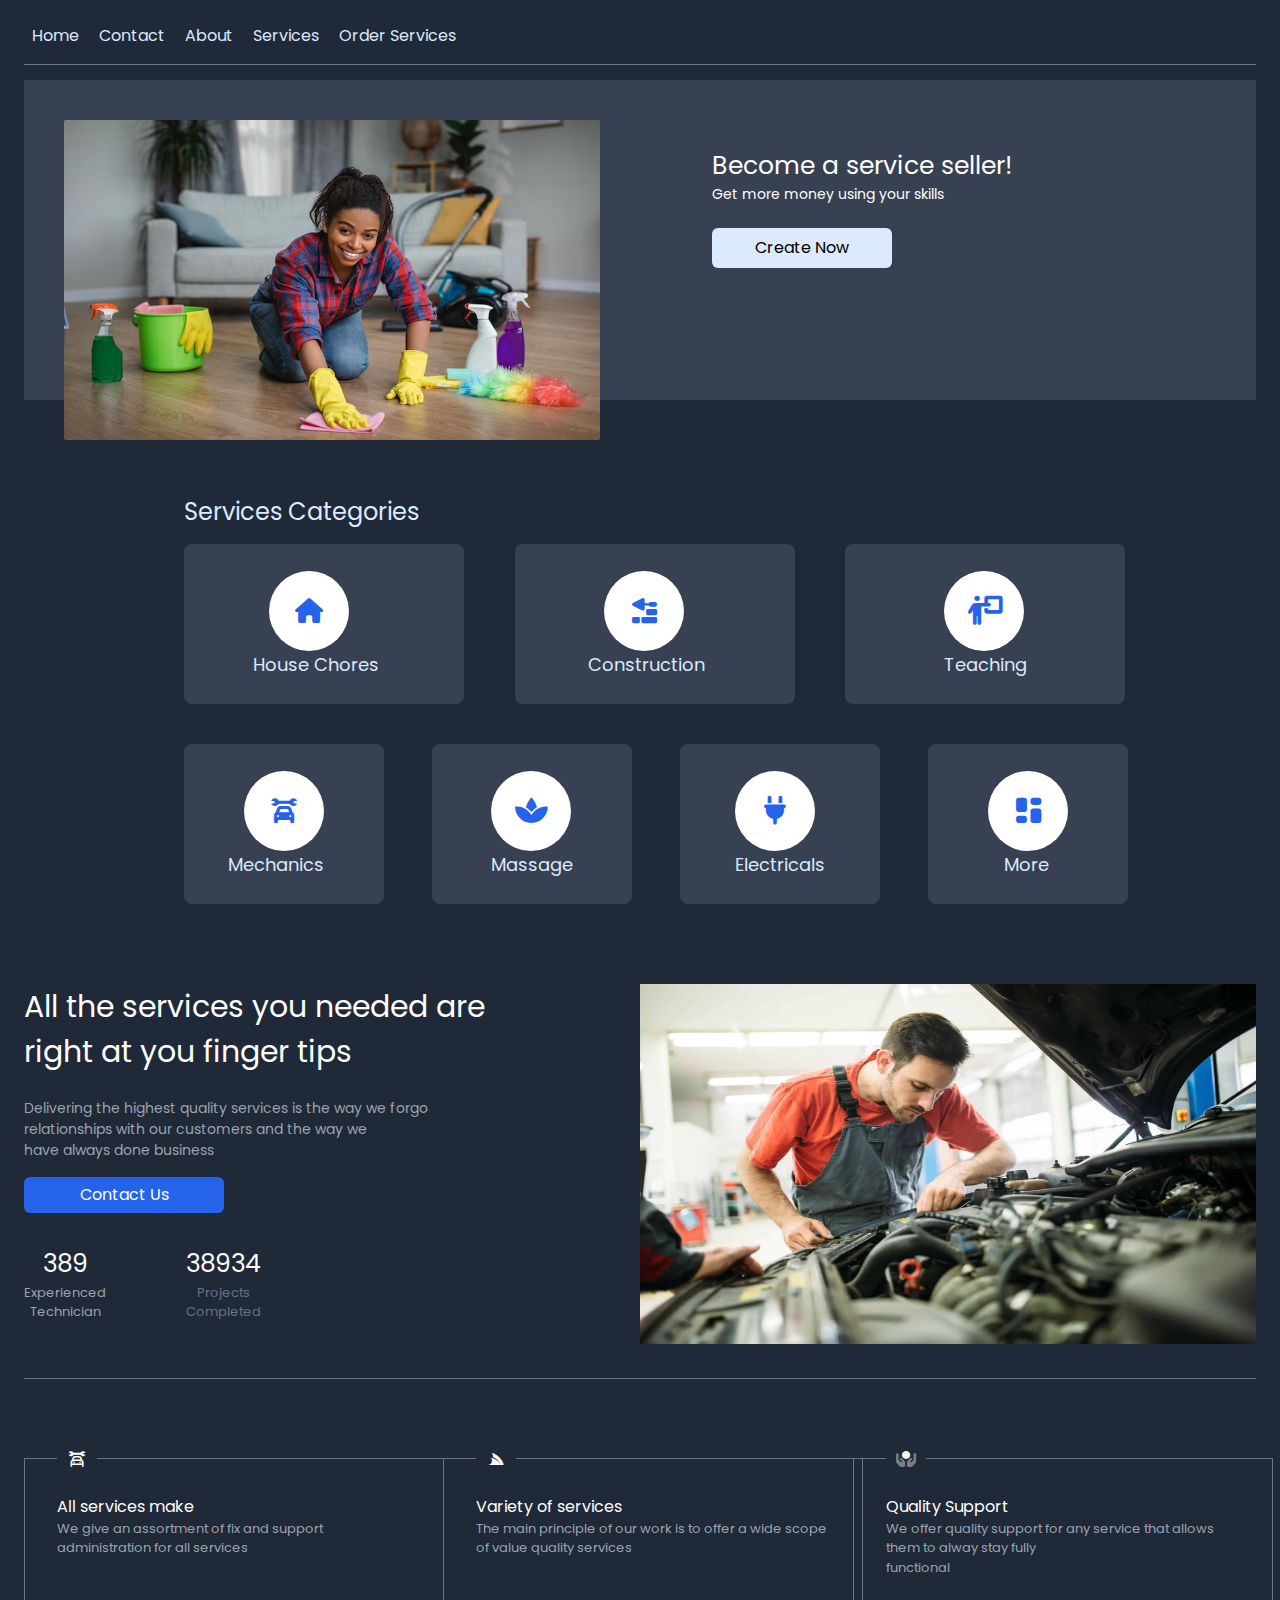
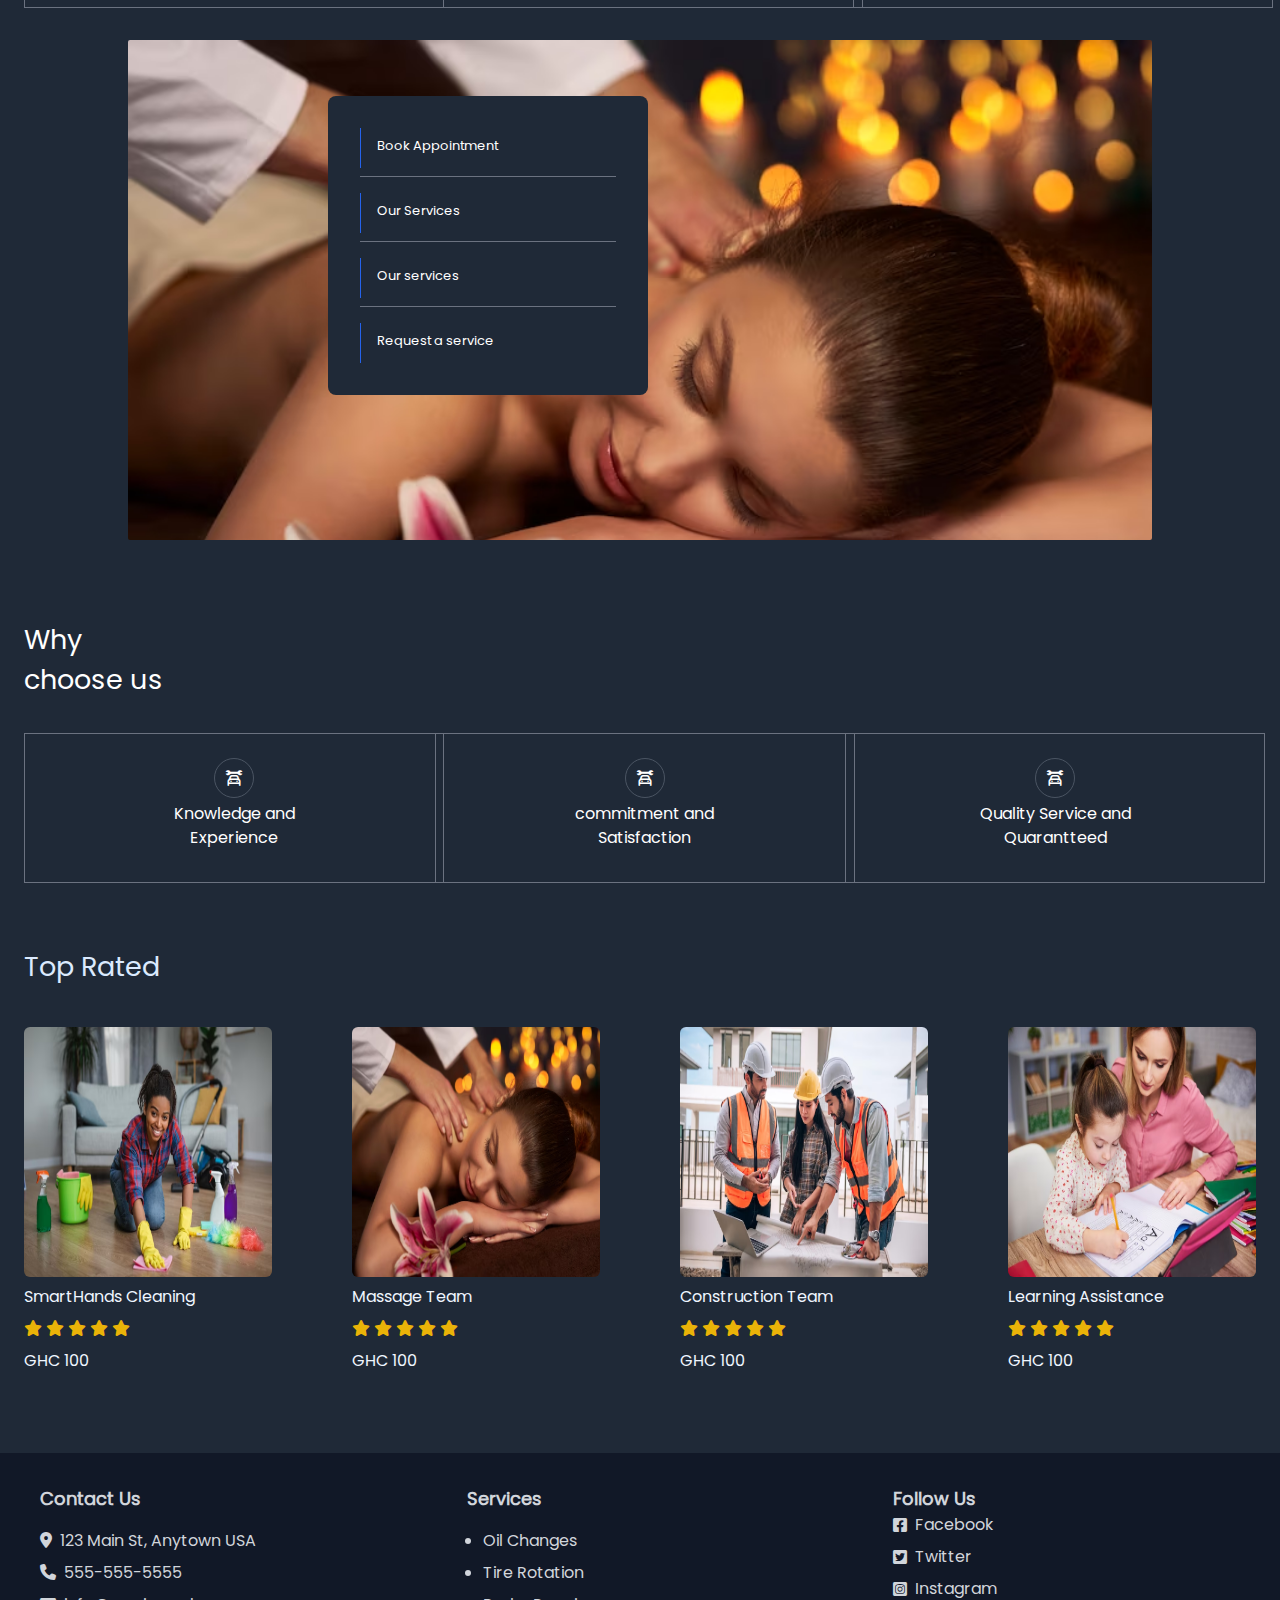
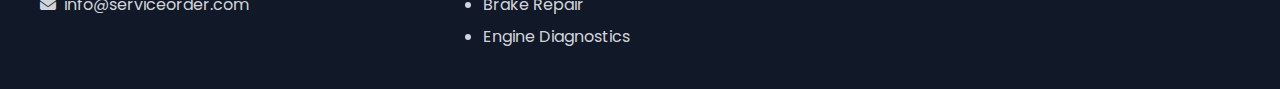
==== index.html @ ee570fd0 "registeration" ====
<!DOCTYPE html>
<html lang="en">

<head>
    <meta charset="UTF-8">
    <meta http-equiv="X-UA-Compatible" content="IE=edge">
    <meta name="viewport" content="width=device-width, initial-scale=1.0">
    <title>Service Odering || index || Home Page</title>

    <!-- assets -->
    <!-- assets -->
    <link rel="stylesheet" href="Assets/fontawesome/css/all.css">
    <link rel="stylesheet" href="Assets/fonts/fonts.css">
    <link rel="stylesheet" href="nav.css">


    <!-- script -->
    <!-- script -->
    <script src="Assets/tailwind.js"></script>
    <script>
        function myFunction() {
            var x = document.getElementById("myTopnav");
            if (x.className == "topnav") {
                x.className += " responsive";
            } else {
                x.className = "topnav";
            }
        }
    </script>
</head>

<body style="font-family: poppins;" class="bg-gray-800 pt-6 pl-6 pr-6">
    <!-- navigation bar -->
    <!-- navigation bar -->
    <div class="topnav lg:!ml-auto register" id="myTopnav">
        <a class="a !text-blue-100 hover:!text-white p-2" href="index.php">Home</a>
        <a class="a !text-blue-100 hover:!text-white p-2" href="#">Contact</a>
        <a class="a !text-blue-100 hover:!text-white p-2" href="#">About</a>
        <a class="a !text-blue-100 hover:!text-white p-2" href="services.php">Services</a>
        <a class="a !text-blue-100 hover:!text-white p-2" href="login.php">Order Services</a>
        <a href="javascript:void(0)" class="icon hidden a -mt-4 text-white" onclick="myFunction()">
            <i class="fa fa-bars"></i>
        </a>
    </div>
    <div class="mt-4 h-[0.1px] bg-gray-500"></div>

    <!-- Becoming a service seller -->
    <!-- Becoming a service seller -->
    <div class="grid grid-cols-1 mt-4 mb-16 ">
        <div
            class="lg:h-80 md:h-60 shadow-sm  bg-gray-700 lg:grid  lg:grid-cols-2 md:grid  md:grid-cols-2 md:gap-20  p-10 rounded-sm">
            <div class="">
                <img class="lg:h-[320px] md:h-[230px] md:w-[700px] w-[500px]  rounded-sm" src="images/clean2.avif"
                    alt="">
            </div>
            <div class=" lg:pl-8 mt-8">
                <p class="lg:!text-[25px]   sm:!text-[16px] text-white lg:animate-bounce md:text-lg">Become a service
                    seller!</p>
                <p class="text-md mt-4 md:mt-1 text-white text-sm md:text-sm">Get more money using your skills</p>
                <a href="service-seller-registeration.php"><button
                        class="bg-blue-100 h-10 w-[180px] mt-6 rounded-md">Create Now</button></a>
            </div>
        </div>
    </div>

    <!-- services categories -->
    <!-- services categories -->
    <div class="lg:pl-40 lg:pr-40 pt-8 pb-12">
        <p class="text-blue-100 text-2xl ">Services Categories</p>
        <div class="lg:grid lg:grid-cols-3 md:grid md:grid-cols-2 gap-20 mt-4 ">
            <!-- house chores-->
            <!-- house chores-->
            <a href="">
                <div
                    class="h-40 w-[340px] lg:w-[280px] bg-gray-700 shadow-sm rounded-lg flex justify-center items-center">
                    <div>
                        <div class="h-20 w-20 rounded-full bg-white flex justify-center items-center">
                            <i class="fa fa-home text-[25px] text-blue-600"></i>
                        </div>
                        <p class="text-[18px] text-blue-100 -ml-4">
                            House Chores
                        </p>
                    </div>
                </div>
            </a>

            <!-- Construction -->
            <!-- Construction -->
            <a href="">
                <div
                    class="mt-10 lg:mt-0 md:mt-0 h-40 w-[340px] lg:w-[280px] bg-gray-700 shadow-sm rounded-lg flex justify-center items-center">
                    <div>
                        <div class="h-20 w-20 rounded-full bg-white flex justify-center items-center">
                            <i class="fa-solid fa-trowel-bricks text-[25px] text-blue-600"></i>
                        </div>
                        <p class="text-[18px] -ml-4 text-blue-100">
                            Construction
                        </p>
                    </div>
                </div>
            </a>

            <!-- Teaching -->
            <!-- Teaching -->
            <a href="">
                <div
                    class="mt-10 lg:mt-0 md:mt-0 h-40 w-[340px] md:w-[780px] lg:w-[280px] bg-gray-700 shadow-sm rounded-lg flex justify-center items-center">
                    <div>
                        <div class="h-20 w-20 rounded-full bg-white flex justify-center items-center">
                            <i class="fa-solid fa-person-chalkboard text-[29px] text-blue-600"></i>
                        </div>
                        <p class="text-[18px] text-blue-100">
                            Teaching
                        </p>
                    </div>
                </div>
            </a>
        </div>


        <div class="lg:grid lg:grid-cols-4 md:grid md:grid-cols-2  gap-20 mt-10">
            <!-- Mechanics -->
            <!-- Mechanics -->
            <a href="">
                <div
                    class="mt-10 lg:mt-0 md:mt-0 h-40 w-[340px] lg:w-[200px] bg-gray-700 shadow-sm flex justify-center items-center rounded-lg">
                    <div>
                        <div class="h-20 w-20 rounded-full bg-white flex justify-center items-center">
                            <i class="fa-solid fa-car-wrench text-[25px] text-blue-600"></i>
                        </div>
                        <p class="text-[18px] -ml-4 text-blue-100">
                            Mechanics
                        </p>
                    </div>
                </div>
            </a>

            <!-- Massage -->
            <!-- Massage -->
            <a href="">
                <div
                    class="mt-10 lg:mt-0 md:mt-0 h-40 w-[340px] lg:w-[200px] bg-gray-700 shadow-sm rounded-lg flex justify-center items-center">
                    <div>
                        <div class="h-20 w-20 rounded-full bg-white flex justify-center items-center">
                            <i class="fa-sharp fa-solid fa-spa text-[29px] text-blue-600"></i>
                        </div>
                        <p class="text-[18px] text-blue-100">
                            Massage
                        </p>
                    </div>
                </div>
            </a>

            <!-- Electricals -->
            <!-- Electricals -->
            <a href="">
                <div
                    class="mt-10 lg:mt-0 md:mt-0 h-40 w-[340px] lg:w-[200px] bg-gray-700 shadow-sm rounded-lg flex justify-center items-center">
                    <div>
                        <div class="h-20 w-20 rounded-full bg-white flex justify-center items-center">
                            <i class="fa-solid fa-plug text-[29px] text-blue-600"></i>
                        </div>
                        <p class="text-[18px] text-blue-100">
                            Electricals
                        </p>
                    </div>
                </div>
            </a>

            <!-- More -->
            <!-- More -->
            <a href="">
                <div
                    class="mt-10 lg:mt-0 md:mt-0 h-40 w-[340px] lg:w-[200px] bg-gray-700 shadow-sm rounded-lg flex justify-center items-center">
                    <div>
                        <div class="h-20 w-20 rounded-full bg-white flex justify-center items-center">
                            <i class="fa-solid fa-objects-column text-[29px] text-blue-600"></i>
                        </div>
                        <p class="text-[18px] ml-4 text-blue-100">
                            More
                        </p>
                    </div>
                </div>
            </a>

        </div>

    </div>


    <div class="grid grid-cols-1 lg:grid-cols-2 pt-8">
        <div class="">
            <p class="text-white text-[30px]">
                All the services you needed are <br> right at you finger tips
            </p>
            <p class="mt-6 text-gray-400 text-[14px]">
                Delivering the highest quality services is the way we forgo<br> relationships with our customers and the
                way we <br> have always done business
            </p>
            <button class="h-9 bg-blue-600 w-[200px] mt-4 rounded-md text-white">Contact Us</button>
            <div class="flex mt-8 gap-20 pb-10">
                <div class="text-center">
                    <p class="text-[25px] text-white">389</p>
                    <p class="text-gray-400 text-[13px]">Experienced <br> Technician</p>
                </div>
                <div class="text-center ">
                    <p class="text-[25px] text-white">38934</p>
                    <p class="text-gray-500 text-[13px]">Projects <br> Completed</p>
                </div>
            </div>
        </div>
        <div class="">
            <img class="lg:h-[360px] h-[320px] w-screen "
                src="images/auto-mechanic-working-in-garage-repair-service.webp" alt="">
        </div>
    </div>
    <div class="mt-4 h-[0.1px] bg-gray-500"></div>


    <!-- services -->
    <!-- services -->
    <div class="grid grid-cols-1 lg:grid-cols-3 mt-20">
        <div class="h-[150px] border border-gray-500 border-[0.1px] lg:w-[420px] pl-8 pr-8">
            <div class="h-10 w-10 rounded-full bg-gray-800 -mt-[20px] flex items-center justiy-center text-center">
                <i class="fa-regular fa-car-wrench m-auto text-white"></i>
            </div>
            <p class="text-white text-20 mt-4"> All services make</p>
            <p class="text-[13px] text-gray-400 ">
                We give an assortment of fix and support administration for all services
            </p>
        </div>
        <div class="h-[150px] border border-gray-500 border-[0.1px] mt-8 lg:mt-0 lg:w-[420px] pl-8 pr-8 lg:ml-2">
            <div class="h-10 w-10 rounded-full bg-gray-800 -mt-[20px] flex items-center justiy-center text-center">
                <i class="fa-brands fa-servicestack text-white m-auto "></i>
            </div>
            <p class="text-white text-20 mt-4"> Variety of services</p>
            <p class="text-[13px] text-gray-400">
                The main principle of our work is to offer a wide scope of value quality services
            </p>
        </div>
        <div class="h-[150px] border border-gray-500 border-[0.1px] lg:w-[420px] pl-8 pr-8 lg:ml-2 mt-8 lg:mt-0 ">
            <div class="h-10 w-10 rounded-full bg-gray-800 -mt-[20px] flex items-center justiy-center text-center">
                <i class="fa-duotone fa-hands-holding-circle m-auto text-white"></i>
            </div>
            <p class="text-white text-20 mt-4"> Quality Support</p>
            <p class="text-[13px] text-gray-400">
                We offer quality support for any service that allows them to alway stay fully <br> functional
            </p>
        </div>
    </div>

    <!-- booking appointment-->
    <!-- booking appointment-->
    <div class="">
        <div
            class=" mt-8 bg-[url(images/massage.avif)] rounded-sm bg-cover bg-no-repeat bg-h-[500px] lg:h-[500px] w-[80vw] m-auto p-10 ">

            <div class="mt-4 lg:w-[320px] bg-gray-800 lg:ml-40 p-8 rounded-lg">
                <div class="flex">
                    <div class="h-10 w-[1px] bg-blue-600">

                    </div>
                    <a href="">
                        <p class="text-[13px] text-white ml-4 mt-2"> Book Appointment</p>
                    </a>
                </div>
                <hr class="border-gray-500 mt-2">
                <div class="flex mt-4">
                    <div class="h-10 w-[1px] bg-blue-600">

                    </div>
                    <a href="">
                        <p class="text-[13px] text-white ml-4 mt-2">Our Services</p>
                    </a>
                </div>
                <hr class="border-gray-500 mt-2">
                <div class="flex mt-4">
                    <div class="h-10 w-[1px] bg-blue-600">

                    </div>
                    <a href="">
                        <p class="text-[13px] text-white ml-4 mt-2">Our services</p>
                    </a>
                </div>
                <hr class="border-gray-500 mt-2">
                <div class="flex mt-4">
                    <div class="h-10 w-[1px] bg-blue-600">

                    </div>
                    <a href="">
                        <p class="text-[13px] text-white ml-4 mt-2">Request a service</p>
                    </a>
                </div>
            </div>
        </div>
    </div>

    <!-- why choose us -->
    <!-- why choose us -->
    <p class="text-white text-[27px] mt-20">Why <br>choose us</p>
    <div class="grid grid-ols-1 lg:grid-cols-3 mt-8">
        <div class="h-[150px] border border-gray-500 border-[0.1px] lg:w-[420px] p-6 text-center">
            <div
                class="h-10 w-10 rounded-full border border-gray-600  flex items-center justiy-center text-center m-auto">
                <i class="fa-regular fa-car-wrench m-auto text-white"></i>
            </div>
            <p class="text-white text-20 mt-1"> Knowledge and <br> Experience</p>

        </div>
        <div class="h-[150px] border border-gray-500 mt-4 lg:mt-0 border-[0.1px] lg:w-[420px] p-6 text-center">
            <div
                class="h-10 w-10 rounded-full border border-gray-600  flex items-center justiy-center text-center m-auto">
                <i class="fa-regular fa-car-wrench m-auto text-white"></i>
            </div>
            <p class="text-white text-20 mt-1"> commitment and <br> Satisfaction</p>

        </div>
        <div class="h-[150px] mt-4 lg:mt-0 border border-gray-500 border-[0.1px] lg:w-[420px] p-6 text-center">
            <div
                class="h-10 w-10 rounded-full border border-gray-600  flex items-center justiy-center text-center m-auto">
                <i class="fa-regular fa-car-wrench m-auto text-white"></i>
            </div>
            <p class="text-white text-20 mt-1"> Quality Service and <br> Quarantteed</p>

        </div>
    </div>

    <!-- top rated -->
    <!-- top rated -->
    <div class="mt-16">
        <p class="text-[27px] text-blue-100">
            Top Rated
        </p>

        <div class="lg:grid lg:grid-cols-4 md:grid md:grid-cols-2 gap-20 mt-10">
            <!-- house chores-->
            <div class="">
                <a href=""><img class="h-[250px] rounded-md" src="images/clean2.avif" alt=""></a>
                <p class="text-blue-50 mt-2">
                    SmartHands Cleaning
                </p>
                <p class="mt-2">
                    <i class="fa fa-star text-yellow-500"></i>
                    <i class="fa fa-star text-yellow-500"></i>
                    <i class="fa fa-star text-yellow-500"></i>
                    <i class="fa fa-star text-yellow-500"></i>
                    <i class="fa fa-star text-yellow-500"></i>
                </p>
                <p class="text-blue-50 mt-2">
                    GHC 100
                </p>
            </div>

            <!-- house chores-->
            <div class="mt-8 lg:mt-0 md:mt-0">
                <a href="">
                    <img class="h-[250px] rounded-md" src="images/massage.avif" alt="">
                </a>
                <p class="text-blue-50 mt-2">
                    Massage Team
                </p>
                <p class="mt-2">
                    <i class="fa fa-star text-yellow-500"></i>
                    <i class="fa fa-star text-yellow-500"></i>
                    <i class="fa fa-star text-yellow-500"></i>
                    <i class="fa fa-star text-yellow-500"></i>
                    <i class="fa fa-star text-yellow-500"></i>
                </p>
                <p class="text-blue-50 mt-2">
                    GHC 100
                </p>
            </div>

            <!-- house chores-->
            <div class="mt-8 lg:mt-0 md:mt-0">
                <a href=""><img class="h-[250px] rounded-md" src="images/construction2.avif" alt=""></a>
                <p class="text-blue-50 mt-2">
                    Construction Team
                </p>
                <p class="mt-2">
                    <i class="fa fa-star text-yellow-500"></i>
                    <i class="fa fa-star text-yellow-500"></i>
                    <i class="fa fa-star text-yellow-500"></i>
                    <i class="fa fa-star text-yellow-500"></i>
                    <i class="fa fa-star text-yellow-500"></i>
                </p>
                <p class="text-blue-50 mt-2">
                    GHC 100
                </p>
            </div>

            <!-- house chores-->
            <div class="mt-8 lg:mt-0 md:mt-0">
                <a href=""><img class="h-[250px] rounded-md" src="images/teaching4.avif" alt=""></a>
                <p class="text-blue-50 mt-2">
                    Learning Assistance
                </p>
                <p class="mt-2">
                    <i class="fa fa-star text-yellow-500"></i>
                    <i class="fa fa-star text-yellow-500"></i>
                    <i class="fa fa-star text-yellow-500"></i>
                    <i class="fa fa-star text-yellow-500"></i>
                    <i class="fa fa-star text-yellow-500"></i>
                </p>
                <p class="text-blue-50 mt-2">
                    GHC 100
                </p>
            </div>

        </div>
    </div>




    <!--footer -->
    <!--footer -->
    <footer class="bg-gray-900 text-gray-300 py-8 mt-20 -mr-6 -ml-6 ">
        <div class="container mx-auto px-10 lg:grid lg:grid-cols-3 md:grid md:grid-cols-3 gap-20">
            <div class="">
                <h2 class="text-lg font-bold mb-4">Contact Us</h2>
                <p class="mb-2"><i class="fas fa-map-marker-alt mr-2"></i>123 Main St, Anytown USA</p>
                <p class="mb-2"><i class="fas fa-phone mr-2"></i>555-555-5555</p>
                <p class="mb-2"><i class="fas fa-envelope mr-2"></i>info@serviceorder.com</p>
            </div>
            <div class="mt-8 md:mt-0 lg:mt-0">
                <h2 class="text-lg font-bold mb-4">Services</h2>
                <ul class="list-disc pl-4">
                    <li class="mb-2"><a href="#">Oil Changes</a></li>
                    <li class="mb-2"><a href="#">Tire Rotation</a></li>
                    <li class="mb-2"><a href="#">Brake Repair</a></li>
                    <li class="mb-2"><a href="#">Engine Diagnostics</a></li>
                </ul>
            </div>
            <div class="mt-8  md:mt-0 lg:mt-0">
                <h2 class="text-lg font-bold mb-">Follow Us</h2>
                <div class="flex items-center mb-2">
                    <i class="fab fa-facebook-square mr-2"></i>
                    <a href="#">Facebook</a>
                </div>
                <div class="flex items-center mb-2">
                    <i class="fab fa-twitter-square mr-2"></i>
                    <a href="#">Twitter</a>
                </div>
                <div class="flex items-center mb-2">
                    <i class="fab fa-instagram-square mr-2"></i>
                    <a href="#">Instagram</a>
                </div>
            </div>
        </div>
    </footer>



</body>

</html>
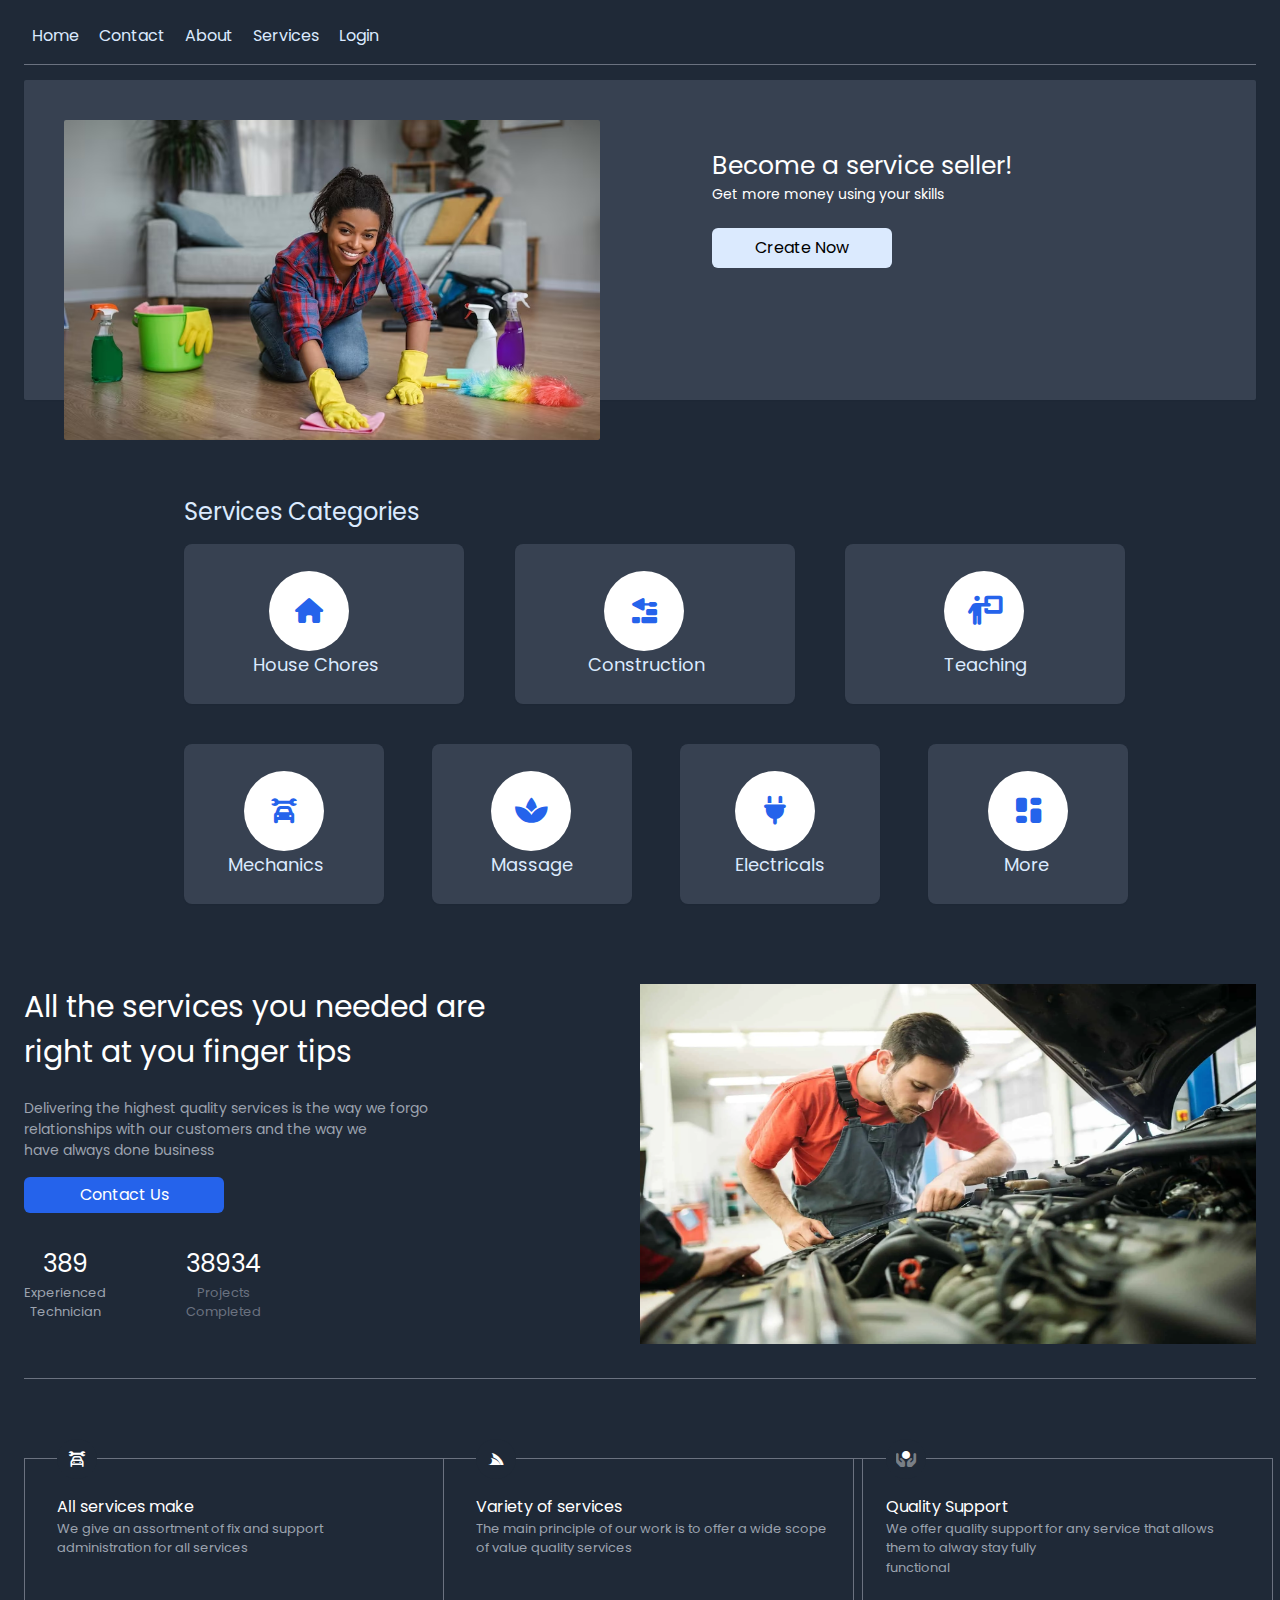
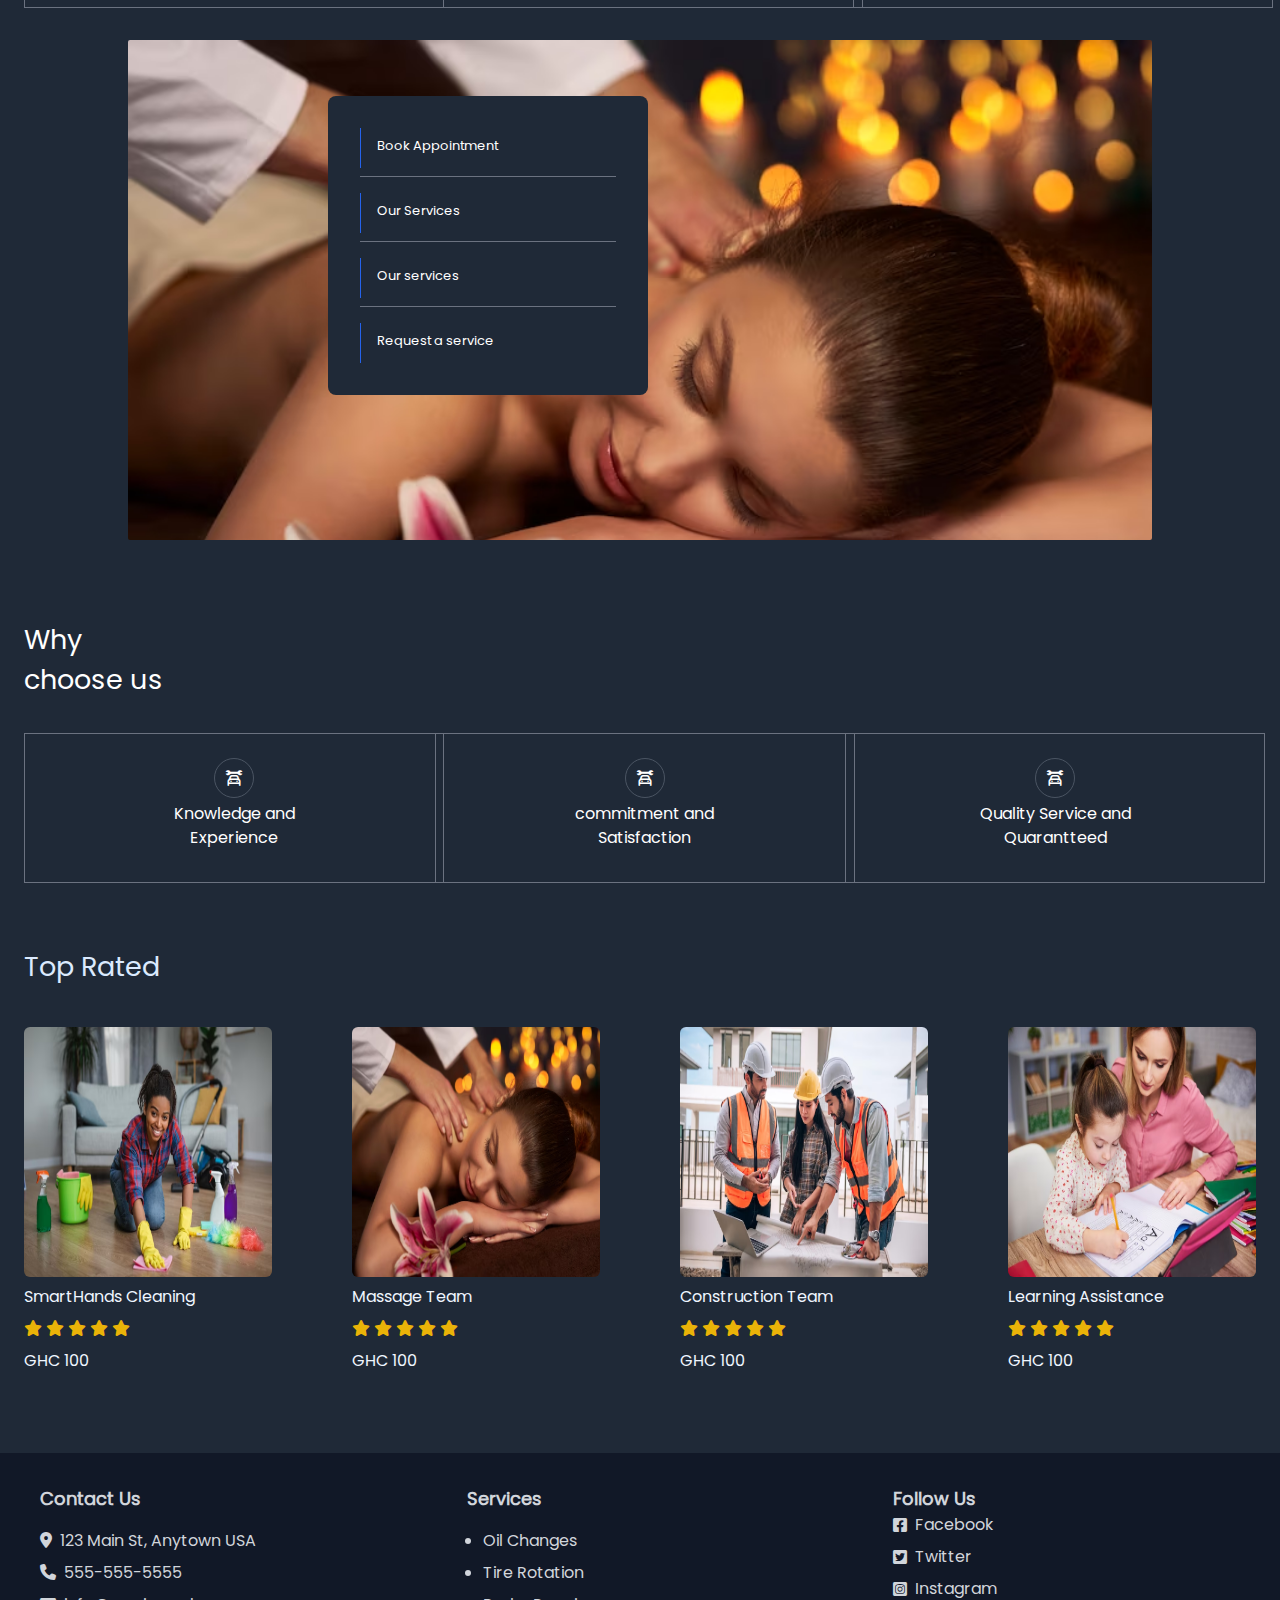
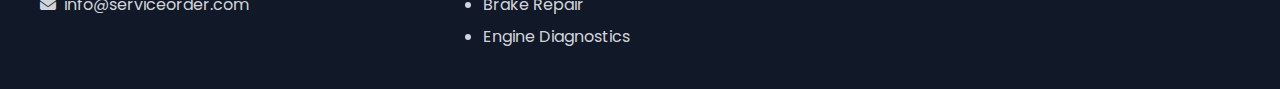
==== commit 5bea52b0: "registeration" ====
--- a/index.html
+++ b/index.html
@@ -37,7 +37,7 @@
         <a class="a !text-blue-100 hover:!text-white p-2" href="#">Contact</a>
         <a class="a !text-blue-100 hover:!text-white p-2" href="#">About</a>
         <a class="a !text-blue-100 hover:!text-white p-2" href="services.php">Services</a>
-        <a class="a !text-blue-100 hover:!text-white p-2" href="login.php">Order Services</a>
+        <a class="a !text-blue-100 hover:!text-white p-2" href="login.html">Login</a>
         <a href="javascript:void(0)" class="icon hidden a -mt-4 text-white" onclick="myFunction()">
             <i class="fa fa-bars"></i>
         </a>
@@ -57,7 +57,7 @@
                 <p class="lg:!text-[25px]   sm:!text-[16px] text-white lg:animate-bounce md:text-lg">Become a service
                     seller!</p>
                 <p class="text-md mt-4 md:mt-1 text-white text-sm md:text-sm">Get more money using your skills</p>
-                <a href="service-seller-registeration.php"><button
+                <a href="./company/register.html"><button
                         class="bg-blue-100 h-10 w-[180px] mt-6 rounded-md">Create Now</button></a>
             </div>
         </div>
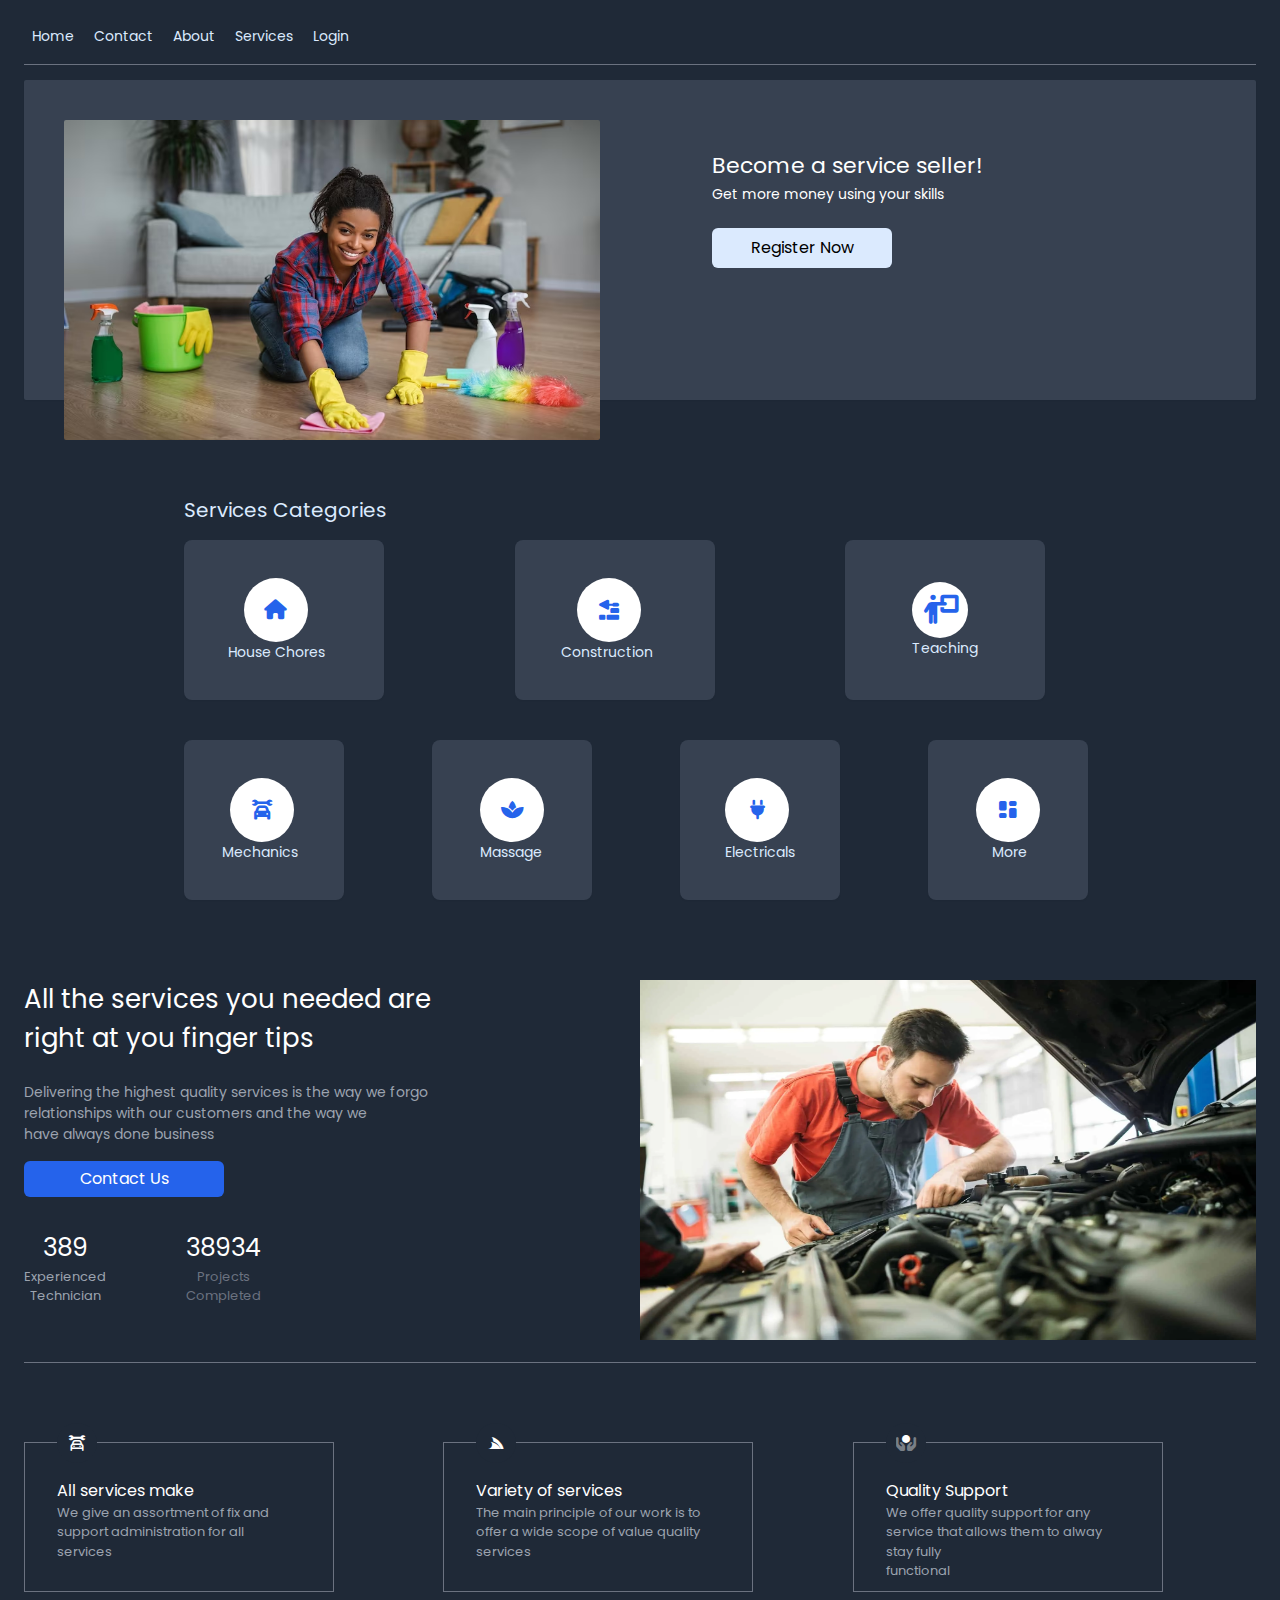
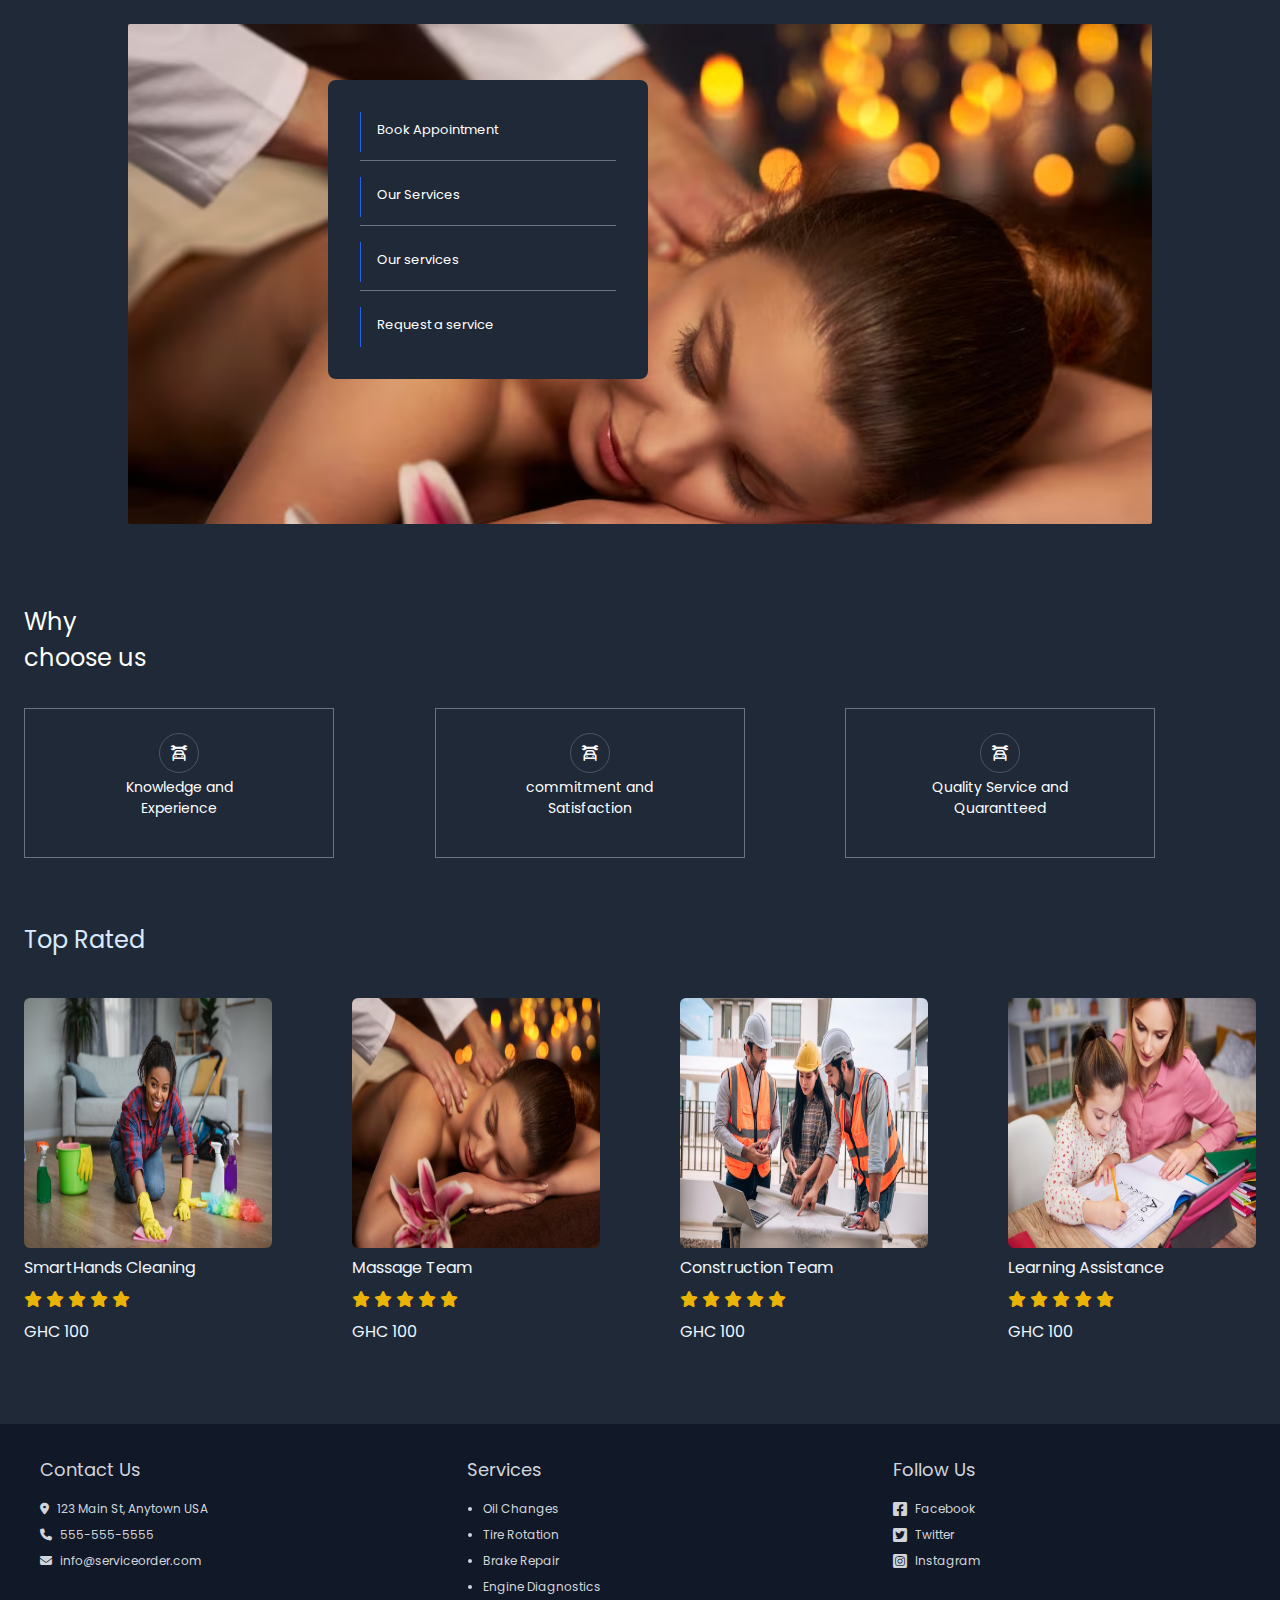
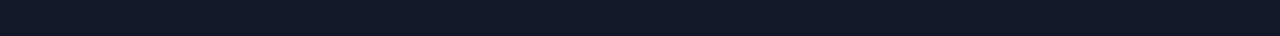
==== commit 12f55334: "changes" ====
--- a/index.html
+++ b/index.html
@@ -18,6 +18,8 @@
     <!-- script -->
     <script src="Assets/tailwind.js"></script>
     <script>
+        //funtion for  the toggle icon
+        //funtion for  the toggle icon
         function myFunction() {
             var x = document.getElementById("myTopnav");
             if (x.className == "topnav") {
@@ -33,11 +35,11 @@
     <!-- navigation bar -->
     <!-- navigation bar -->
     <div class="topnav lg:!ml-auto register" id="myTopnav">
-        <a class="a !text-blue-100 hover:!text-white p-2" href="index.php">Home</a>
-        <a class="a !text-blue-100 hover:!text-white p-2" href="#">Contact</a>
-        <a class="a !text-blue-100 hover:!text-white p-2" href="#">About</a>
-        <a class="a !text-blue-100 hover:!text-white p-2" href="services.php">Services</a>
-        <a class="a !text-blue-100 hover:!text-white p-2" href="login.html">Login</a>
+        <a class="a !text-blue-100 hover:!text-white p-2 text-[14px]" href="index.php">Home</a>
+        <a class="a !text-blue-100 hover:!text-white p-2 text-[14px]" href="contact.html">Contact</a>
+        <a class="a !text-blue-100 hover:!text-white p-2 text-[14px]" href="about.html">About</a>
+        <a class="a !text-blue-100 hover:!text-white p-2 text-[14px]" href="services.php">Services</a>
+        <a class="a !text-blue-100 hover:!text-white p-2 text-[14px]"  id="login">Login</a>
         <a href="javascript:void(0)" class="icon hidden a -mt-4 text-white" onclick="myFunction()">
             <i class="fa fa-bars"></i>
         </a>
@@ -54,11 +56,11 @@
                     alt="">
             </div>
             <div class=" lg:pl-8 mt-8">
-                <p class="lg:!text-[25px]   sm:!text-[16px] text-white lg:animate-bounce md:text-lg">Become a service
+                <p class="lg:!text-[22px]   sm:!text-[16px] text-white lg:animate-bounce md:text-lg">Become a service
                     seller!</p>
                 <p class="text-md mt-4 md:mt-1 text-white text-sm md:text-sm">Get more money using your skills</p>
-                <a href="./company/register.html"><button
-                        class="bg-blue-100 h-10 w-[180px] mt-6 rounded-md">Create Now</button></a>
+                <a href="./register.html"><button
+                        class="bg-blue-100 h-10 w-[180px] mt-6 rounded-md">Register Now</button></a>
             </div>
         </div>
     </div>
@@ -66,18 +68,18 @@
     <!-- services categories -->
     <!-- services categories -->
     <div class="lg:pl-40 lg:pr-40 pt-8 pb-12">
-        <p class="text-blue-100 text-2xl ">Services Categories</p>
+        <p class="text-blue-100 text-xl ">Services Categories</p>
         <div class="lg:grid lg:grid-cols-3 md:grid md:grid-cols-2 gap-20 mt-4 ">
             <!-- house chores-->
             <!-- house chores-->
-            <a href="">
-                <div
-                    class="h-40 w-[340px] lg:w-[280px] bg-gray-700 shadow-sm rounded-lg flex justify-center items-center">
-                    <div>
-                        <div class="h-20 w-20 rounded-full bg-white flex justify-center items-center">
-                            <i class="fa fa-home text-[25px] text-blue-600"></i>
-                        </div>
-                        <p class="text-[18px] text-blue-100 -ml-4">
+            <a href="cleaning.html">
+                <div
+                    class="h-40 w-[340px] lg:w-[200px] bg-gray-700 shadow-sm rounded-lg flex justify-center items-center">
+                    <div>
+                        <div class="h-16 w-16 rounded-full bg-white flex justify-center items-center">
+                            <i class="fa fa-home text-[20px] text-blue-600"></i>
+                        </div>
+                        <p class="text-[14px] text-blue-100 -ml-4">
                             House Chores
                         </p>
                     </div>
@@ -86,14 +88,14 @@
 
             <!-- Construction -->
             <!-- Construction -->
-            <a href="">
-                <div
-                    class="mt-10 lg:mt-0 md:mt-0 h-40 w-[340px] lg:w-[280px] bg-gray-700 shadow-sm rounded-lg flex justify-center items-center">
-                    <div>
-                        <div class="h-20 w-20 rounded-full bg-white flex justify-center items-center">
-                            <i class="fa-solid fa-trowel-bricks text-[25px] text-blue-600"></i>
-                        </div>
-                        <p class="text-[18px] -ml-4 text-blue-100">
+            <a href="construction.html">
+                <div
+                    class="mt-10 lg:mt-0 md:mt-0 h-40 w-[340px] lg:w-[200px] bg-gray-700 shadow-sm rounded-lg flex justify-center items-center">
+                    <div>
+                        <div class="h-16 w-16 rounded-full bg-white flex justify-center items-center">
+                            <i class="fa-solid fa-trowel-bricks text-[20px] text-blue-600"></i>
+                        </div>
+                        <p class="text-[14px] -ml-4 text-blue-100">
                             Construction
                         </p>
                     </div>
@@ -102,14 +104,14 @@
 
             <!-- Teaching -->
             <!-- Teaching -->
-            <a href="">
-                <div
-                    class="mt-10 lg:mt-0 md:mt-0 h-40 w-[340px] md:w-[780px] lg:w-[280px] bg-gray-700 shadow-sm rounded-lg flex justify-center items-center">
-                    <div>
-                        <div class="h-20 w-20 rounded-full bg-white flex justify-center items-center">
+            <a href="teaching.html">
+                <div
+                    class="mt-10 lg:mt-0 md:mt-0 h-40 w-[340px] md:w-[780px] lg:w-[200px] bg-gray-700 shadow-sm rounded-lg flex justify-center items-center">
+                    <div>
+                        <div class="h-14 w-14 rounded-full bg-white flex justify-center items-center">
                             <i class="fa-solid fa-person-chalkboard text-[29px] text-blue-600"></i>
                         </div>
-                        <p class="text-[18px] text-blue-100">
+                        <p class="   text-[14px] text-blue-100">
                             Teaching
                         </p>
                     </div>
@@ -121,14 +123,14 @@
         <div class="lg:grid lg:grid-cols-4 md:grid md:grid-cols-2  gap-20 mt-10">
             <!-- Mechanics -->
             <!-- Mechanics -->
-            <a href="">
-                <div
-                    class="mt-10 lg:mt-0 md:mt-0 h-40 w-[340px] lg:w-[200px] bg-gray-700 shadow-sm flex justify-center items-center rounded-lg">
-                    <div>
-                        <div class="h-20 w-20 rounded-full bg-white flex justify-center items-center">
-                            <i class="fa-solid fa-car-wrench text-[25px] text-blue-600"></i>
-                        </div>
-                        <p class="text-[18px] -ml-4 text-blue-100">
+            <a href="mechanics.html">
+                <div
+                    class="mt-10 lg:mt-0 md:mt-0 h-40 w-[340px] lg:w-[160px] bg-gray-700 shadow-sm flex justify-center items-center rounded-lg ">
+                    <div>
+                        <div class="h-16 w-16 rounded-full bg-white flex justify-center items-center">
+                            <i class="fa-solid fa-car-wrench text-[20px] text-blue-600"></i>
+                        </div>
+                        <p class="text-[14px]  -ml-2 text-blue-100">
                             Mechanics
                         </p>
                     </div>
@@ -137,14 +139,14 @@
 
             <!-- Massage -->
             <!-- Massage -->
-            <a href="">
-                <div
-                    class="mt-10 lg:mt-0 md:mt-0 h-40 w-[340px] lg:w-[200px] bg-gray-700 shadow-sm rounded-lg flex justify-center items-center">
-                    <div>
-                        <div class="h-20 w-20 rounded-full bg-white flex justify-center items-center">
-                            <i class="fa-sharp fa-solid fa-spa text-[29px] text-blue-600"></i>
-                        </div>
-                        <p class="text-[18px] text-blue-100">
+            <a href="massage.html">
+                <div
+                    class="mt-10 lg:mt-0 md:mt-0 h-40 w-[340px] lg:w-[160px] bg-gray-700 shadow-sm rounded-lg flex justify-center items-center">
+                    <div>
+                        <div class="h-16 w-16 rounded-full bg-white flex justify-center items-center">
+                            <i class="fa-sharp fa-solid fa-spa text-[20px] text-blue-600"></i>
+                        </div>
+                        <p class="text-[14px] text-blue-100">
                             Massage
                         </p>
                     </div>
@@ -153,14 +155,14 @@
 
             <!-- Electricals -->
             <!-- Electricals -->
-            <a href="">
-                <div
-                    class="mt-10 lg:mt-0 md:mt-0 h-40 w-[340px] lg:w-[200px] bg-gray-700 shadow-sm rounded-lg flex justify-center items-center">
-                    <div>
-                        <div class="h-20 w-20 rounded-full bg-white flex justify-center items-center">
-                            <i class="fa-solid fa-plug text-[29px] text-blue-600"></i>
-                        </div>
-                        <p class="text-[18px] text-blue-100">
+            <a href="electricals.html">
+                <div
+                    class="mt-10 lg:mt-0 md:mt-0 h-40 w-[340px] lg:w-[160px] bg-gray-700 shadow-sm rounded-lg flex justify-center items-center">
+                    <div>
+                        <div class="h-16 w-16 rounded-full bg-white flex justify-center items-center">
+                            <i class="fa-solid fa-plug text-[20px] text-blue-600"></i>
+                        </div>
+                        <p class="text-[14px] text-blue-100">
                             Electricals
                         </p>
                     </div>
@@ -171,12 +173,12 @@
             <!-- More -->
             <a href="">
                 <div
-                    class="mt-10 lg:mt-0 md:mt-0 h-40 w-[340px] lg:w-[200px] bg-gray-700 shadow-sm rounded-lg flex justify-center items-center">
-                    <div>
-                        <div class="h-20 w-20 rounded-full bg-white flex justify-center items-center">
-                            <i class="fa-solid fa-objects-column text-[29px] text-blue-600"></i>
-                        </div>
-                        <p class="text-[18px] ml-4 text-blue-100">
+                    class="mt-10 lg:mt-0 md:mt-0 h-40 w-[340px] lg:w-[160px] bg-gray-700 shadow-sm rounded-lg flex justify-center items-center">
+                    <div>
+                        <div class="h-16 w-16 rounded-full bg-white flex justify-center items-center">
+                            <i class="fa-solid fa-objects-column text-[20px] text-blue-600"></i>
+                        </div>
+                        <p class="text-[14px] ml-4 text-blue-100">
                             More
                         </p>
                     </div>
@@ -190,7 +192,7 @@
 
     <div class="grid grid-cols-1 lg:grid-cols-2 pt-8">
         <div class="">
-            <p class="text-white text-[30px]">
+            <p class="text-white text-[26px]">
                 All the services you needed are <br> right at you finger tips
             </p>
             <p class="mt-6 text-gray-400 text-[14px]">
@@ -220,7 +222,7 @@
     <!-- services -->
     <!-- services -->
     <div class="grid grid-cols-1 lg:grid-cols-3 mt-20">
-        <div class="h-[150px] border border-gray-500 border-[0.1px] lg:w-[420px] pl-8 pr-8">
+        <div class="h-[150px] border border-gray-500 border-[0.1px] lg:w-[310px] pl-8 pr-8">
             <div class="h-10 w-10 rounded-full bg-gray-800 -mt-[20px] flex items-center justiy-center text-center">
                 <i class="fa-regular fa-car-wrench m-auto text-white"></i>
             </div>
@@ -229,7 +231,7 @@
                 We give an assortment of fix and support administration for all services
             </p>
         </div>
-        <div class="h-[150px] border border-gray-500 border-[0.1px] mt-8 lg:mt-0 lg:w-[420px] pl-8 pr-8 lg:ml-2">
+        <div class="h-[150px] border border-gray-500 border-[0.1px] mt-8 lg:mt-0 lg:w-[310px] pl-8 pr-8 lg:ml-2">
             <div class="h-10 w-10 rounded-full bg-gray-800 -mt-[20px] flex items-center justiy-center text-center">
                 <i class="fa-brands fa-servicestack text-white m-auto "></i>
             </div>
@@ -238,7 +240,7 @@
                 The main principle of our work is to offer a wide scope of value quality services
             </p>
         </div>
-        <div class="h-[150px] border border-gray-500 border-[0.1px] lg:w-[420px] pl-8 pr-8 lg:ml-2 mt-8 lg:mt-0 ">
+        <div class="h-[150px] border border-gray-500 border-[0.1px] lg:w-[310px] pl-8 pr-8 lg:ml-2 mt-8 lg:mt-0 ">
             <div class="h-10 w-10 rounded-full bg-gray-800 -mt-[20px] flex items-center justiy-center text-center">
                 <i class="fa-duotone fa-hands-holding-circle m-auto text-white"></i>
             </div>
@@ -297,30 +299,30 @@
 
     <!-- why choose us -->
     <!-- why choose us -->
-    <p class="text-white text-[27px] mt-20">Why <br>choose us</p>
+    <p class="text-white text-[24px] mt-20">Why <br>choose us</p>
     <div class="grid grid-ols-1 lg:grid-cols-3 mt-8">
-        <div class="h-[150px] border border-gray-500 border-[0.1px] lg:w-[420px] p-6 text-center">
+        <div class="h-[150px] border border-gray-500 border-[0.1px] lg:w-[310px] p-6 text-center">
             <div
                 class="h-10 w-10 rounded-full border border-gray-600  flex items-center justiy-center text-center m-auto">
                 <i class="fa-regular fa-car-wrench m-auto text-white"></i>
             </div>
-            <p class="text-white text-20 mt-1"> Knowledge and <br> Experience</p>
-
-        </div>
-        <div class="h-[150px] border border-gray-500 mt-4 lg:mt-0 border-[0.1px] lg:w-[420px] p-6 text-center">
+            <p class="text-white text-[14px] mt-1"> Knowledge and <br> Experience</p>
+
+        </div>
+        <div class="h-[150px] border border-gray-500 mt-4 lg:mt-0 border-[0.1px] lg:w-[310px] p-6 text-center">
             <div
                 class="h-10 w-10 rounded-full border border-gray-600  flex items-center justiy-center text-center m-auto">
                 <i class="fa-regular fa-car-wrench m-auto text-white"></i>
             </div>
-            <p class="text-white text-20 mt-1"> commitment and <br> Satisfaction</p>
-
-        </div>
-        <div class="h-[150px] mt-4 lg:mt-0 border border-gray-500 border-[0.1px] lg:w-[420px] p-6 text-center">
+            <p class="text-white text-[14px] mt-1"> commitment and <br> Satisfaction</p>
+
+        </div>
+        <div class="h-[150px] mt-4 lg:mt-0 border border-gray-500 border-[0.1px] lg:w-[310px] p-6 text-center">
             <div
                 class="h-10 w-10 rounded-full border border-gray-600  flex items-center justiy-center text-center m-auto">
                 <i class="fa-regular fa-car-wrench m-auto text-white"></i>
             </div>
-            <p class="text-white text-20 mt-1"> Quality Service and <br> Quarantteed</p>
+            <p class="text-white text-[14px] mt-1"> Quality Service and <br> Quarantteed</p>
 
         </div>
     </div>
@@ -328,7 +330,7 @@
     <!-- top rated -->
     <!-- top rated -->
     <div class="mt-16">
-        <p class="text-[27px] text-blue-100">
+        <p class="text-[24px] text-blue-100">
             Top Rated
         </p>
 
@@ -418,40 +420,42 @@
     <footer class="bg-gray-900 text-gray-300 py-8 mt-20 -mr-6 -ml-6 ">
         <div class="container mx-auto px-10 lg:grid lg:grid-cols-3 md:grid md:grid-cols-3 gap-20">
             <div class="">
-                <h2 class="text-lg font-bold mb-4">Contact Us</h2>
-                <p class="mb-2"><i class="fas fa-map-marker-alt mr-2"></i>123 Main St, Anytown USA</p>
-                <p class="mb-2"><i class="fas fa-phone mr-2"></i>555-555-5555</p>
-                <p class="mb-2"><i class="fas fa-envelope mr-2"></i>info@serviceorder.com</p>
+                <h2 class="text-lg mb-4">Contact Us</h2>
+                <p class="mb-2  text-[12px]"><i class="fas fa-map-marker-alt mr-2"></i>123 Main St, Anytown USA</p>
+                <p class="mb-2 text-[12px]"><i class="fas fa-phone mr-2"></i>555-555-5555</p>
+                <p class="mb-2 text-[12px]"><i class="fas fa-envelope mr-2"></i>info@serviceorder.com</p>
             </div>
             <div class="mt-8 md:mt-0 lg:mt-0">
-                <h2 class="text-lg font-bold mb-4">Services</h2>
+                <h2 class="text-lg  mb-4">Services</h2>
                 <ul class="list-disc pl-4">
-                    <li class="mb-2"><a href="#">Oil Changes</a></li>
-                    <li class="mb-2"><a href="#">Tire Rotation</a></li>
-                    <li class="mb-2"><a href="#">Brake Repair</a></li>
-                    <li class="mb-2"><a href="#">Engine Diagnostics</a></li>
+                    <li class="mb-2 text-[12px]"><a href="#">Oil Changes</a></li>
+                    <li class="mb-2 text-[12px]"><a href="#">Tire Rotation</a></li>
+                    <li class="mb-2 text-[12px]"><a href="#">Brake Repair</a></li>
+                    <li class="mb-2 text-[12px]"><a href="#">Engine Diagnostics</a></li>
                 </ul>
             </div>
             <div class="mt-8  md:mt-0 lg:mt-0">
-                <h2 class="text-lg font-bold mb-">Follow Us</h2>
+                <h3 class="text-lg mb-4">Follow Us</h3>
                 <div class="flex items-center mb-2">
                     <i class="fab fa-facebook-square mr-2"></i>
-                    <a href="#">Facebook</a>
+                    <a class="text-[12px]" href="#">Facebook</a>
                 </div>
                 <div class="flex items-center mb-2">
                     <i class="fab fa-twitter-square mr-2"></i>
-                    <a href="#">Twitter</a>
+                    <a class="text-[12px]" href="#">Twitter</a>
                 </div>
                 <div class="flex items-center mb-2">
                     <i class="fab fa-instagram-square mr-2"></i>
-                    <a href="#">Instagram</a>
+                    <a class="text-[12px]" href="#">Instagram</a>
                 </div>
             </div>
         </div>
     </footer>
 
 
-
+    <script src="Assets/jquery-3.6.0.min.js"></script>
+    <script src="Assets/sweetalert.min.js"></script>
+    <script src="request.js"></script>
 </body>
 
 </html>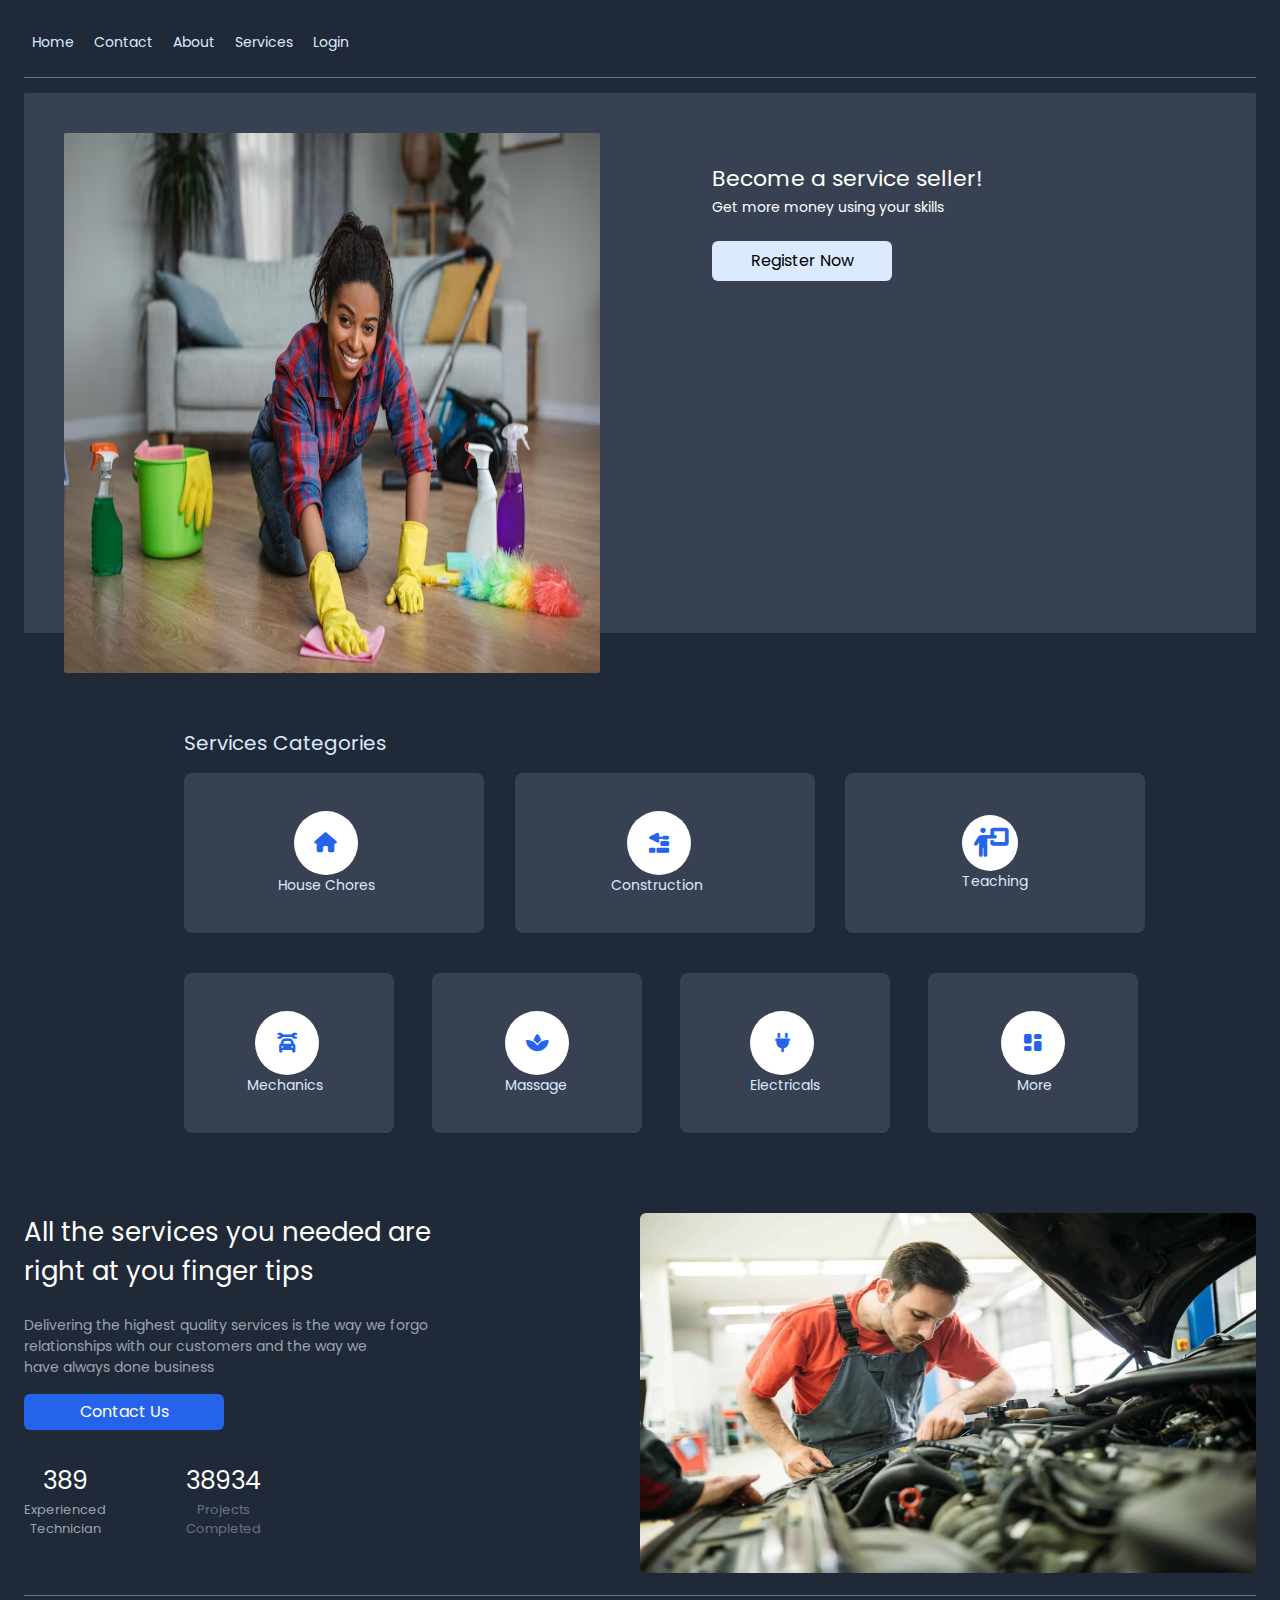
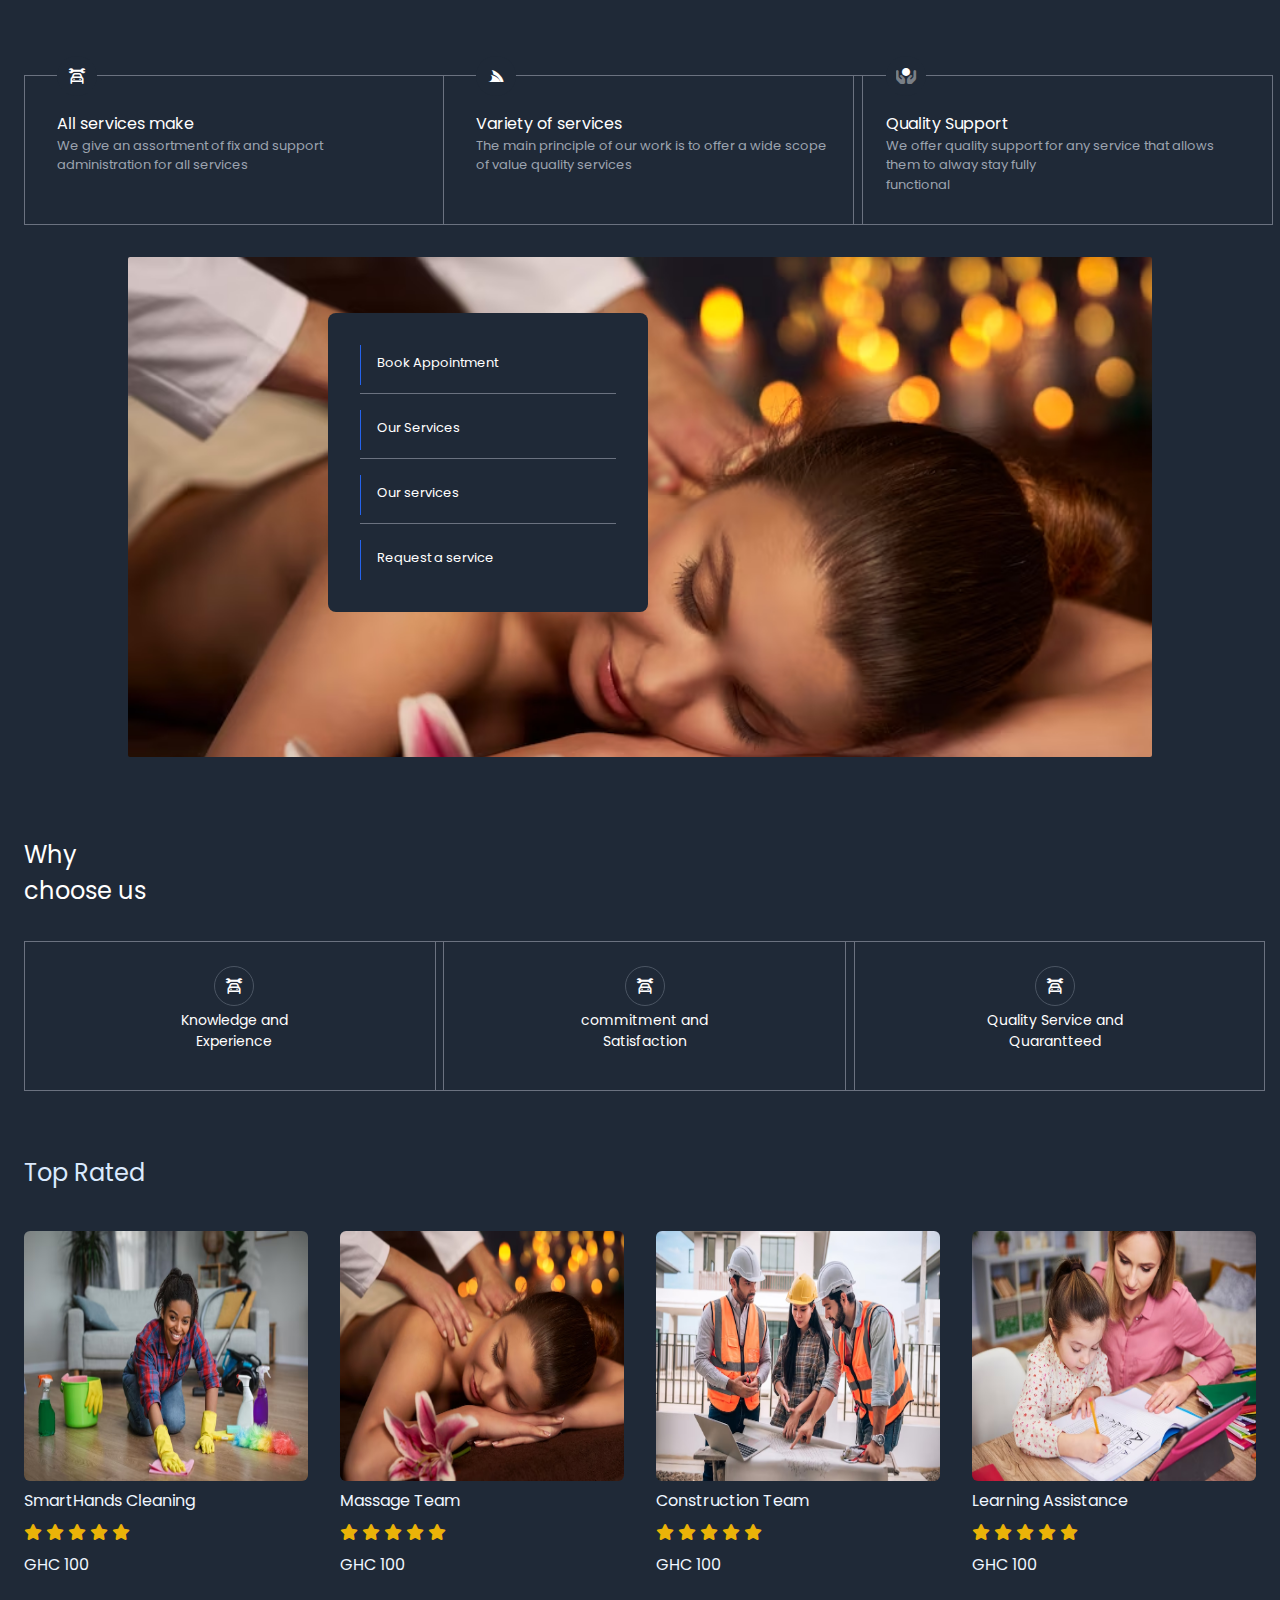
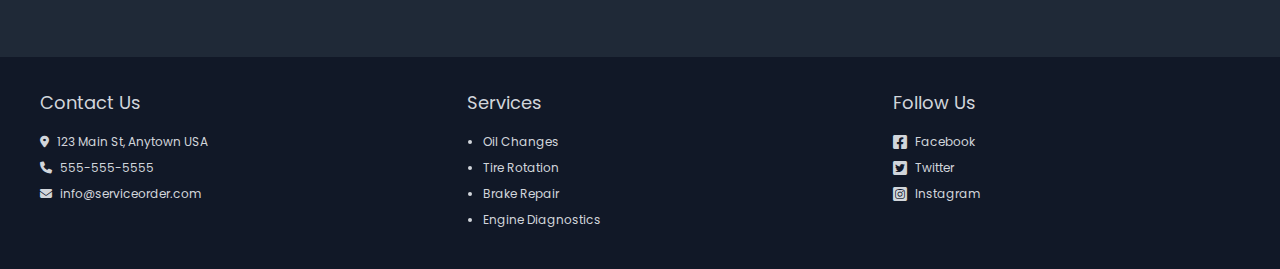
==== commit 84ec865c: "HI" ====
--- a/index.html
+++ b/index.html
@@ -39,7 +39,7 @@
         <a class="a !text-blue-100 hover:!text-white p-2 text-[14px]" href="contact.html">Contact</a>
         <a class="a !text-blue-100 hover:!text-white p-2 text-[14px]" href="about.html">About</a>
         <a class="a !text-blue-100 hover:!text-white p-2 text-[14px]" href="services.php">Services</a>
-        <a class="a !text-blue-100 hover:!text-white p-2 text-[14px]"  id="login">Login</a>
+        <button class="a !text-blue-100 hover:!text-white p-2 text-[14px]"  id="login">Login</button>
         <a href="javascript:void(0)" class="icon hidden a -mt-4 text-white" onclick="myFunction()">
             <i class="fa fa-bars"></i>
         </a>
@@ -50,9 +50,9 @@
     <!-- Becoming a service seller -->
     <div class="grid grid-cols-1 mt-4 mb-16 ">
         <div
-            class="lg:h-80 md:h-60 shadow-sm  bg-gray-700 lg:grid  lg:grid-cols-2 md:grid  md:grid-cols-2 md:gap-20  p-10 rounded-sm">
+            class="lg:h-[60vh] md:h-60 shadow-sm  bg-gray-700 lg:grid  lg:grid-cols-2 md:grid  md:grid-cols-2 md:gap-20  p-10 rounded-sm">
             <div class="">
-                <img class="lg:h-[320px] md:h-[230px] md:w-[700px] w-[500px]  rounded-sm" src="images/clean2.avif"
+                <img class="lg:h-[60vh] md:h-[230px] md:w-[700px] w-[800px]  rounded-sm" src="images/clean2.avif"
                     alt="">
             </div>
             <div class=" lg:pl-8 mt-8">
@@ -69,12 +69,12 @@
     <!-- services categories -->
     <div class="lg:pl-40 lg:pr-40 pt-8 pb-12">
         <p class="text-blue-100 text-xl ">Services Categories</p>
-        <div class="lg:grid lg:grid-cols-3 md:grid md:grid-cols-2 gap-20 mt-4 ">
+        <div class="lg:grid lg:grid-cols-3 md:grid md:grid-cols-2 gap-20 mt-4">
             <!-- house chores-->
             <!-- house chores-->
             <a href="cleaning.html">
                 <div
-                    class="h-40 w-[340px] lg:w-[200px] bg-gray-700 shadow-sm rounded-lg flex justify-center items-center">
+                    class="h-40 w-[340px] lg:w-[300px] bg-gray-700 shadow-sm rounded-lg flex justify-center items-center">
                     <div>
                         <div class="h-16 w-16 rounded-full bg-white flex justify-center items-center">
                             <i class="fa fa-home text-[20px] text-blue-600"></i>
@@ -90,7 +90,7 @@
             <!-- Construction -->
             <a href="construction.html">
                 <div
-                    class="mt-10 lg:mt-0 md:mt-0 h-40 w-[340px] lg:w-[200px] bg-gray-700 shadow-sm rounded-lg flex justify-center items-center">
+                    class="mt-10 lg:mt-0 md:mt-0 h-40 w-[340px] lg:w-[300px] bg-gray-700 shadow-sm rounded-lg flex justify-center items-center">
                     <div>
                         <div class="h-16 w-16 rounded-full bg-white flex justify-center items-center">
                             <i class="fa-solid fa-trowel-bricks text-[20px] text-blue-600"></i>
@@ -106,7 +106,7 @@
             <!-- Teaching -->
             <a href="teaching.html">
                 <div
-                    class="mt-10 lg:mt-0 md:mt-0 h-40 w-[340px] md:w-[780px] lg:w-[200px] bg-gray-700 shadow-sm rounded-lg flex justify-center items-center">
+                    class="mt-10 lg:mt-0 md:mt-0 h-40 w-[340px] md:w-[780px] lg:w-[300px] bg-gray-700 shadow-sm rounded-lg flex justify-center items-center">
                     <div>
                         <div class="h-14 w-14 rounded-full bg-white flex justify-center items-center">
                             <i class="fa-solid fa-person-chalkboard text-[29px] text-blue-600"></i>
@@ -125,7 +125,7 @@
             <!-- Mechanics -->
             <a href="mechanics.html">
                 <div
-                    class="mt-10 lg:mt-0 md:mt-0 h-40 w-[340px] lg:w-[160px] bg-gray-700 shadow-sm flex justify-center items-center rounded-lg ">
+                    class="mt-10 lg:mt-0 md:mt-0 h-40 w-[340px] lg:w-[210px] bg-gray-700 shadow-sm flex justify-center items-center rounded-lg ">
                     <div>
                         <div class="h-16 w-16 rounded-full bg-white flex justify-center items-center">
                             <i class="fa-solid fa-car-wrench text-[20px] text-blue-600"></i>
@@ -141,7 +141,7 @@
             <!-- Massage -->
             <a href="massage.html">
                 <div
-                    class="mt-10 lg:mt-0 md:mt-0 h-40 w-[340px] lg:w-[160px] bg-gray-700 shadow-sm rounded-lg flex justify-center items-center">
+                    class="mt-10 lg:mt-0 md:mt-0 h-40 w-[340px] lg:w-[210px] bg-gray-700 shadow-sm rounded-lg flex justify-center items-center">
                     <div>
                         <div class="h-16 w-16 rounded-full bg-white flex justify-center items-center">
                             <i class="fa-sharp fa-solid fa-spa text-[20px] text-blue-600"></i>
@@ -157,7 +157,7 @@
             <!-- Electricals -->
             <a href="electricals.html">
                 <div
-                    class="mt-10 lg:mt-0 md:mt-0 h-40 w-[340px] lg:w-[160px] bg-gray-700 shadow-sm rounded-lg flex justify-center items-center">
+                    class="mt-10 lg:mt-0 md:mt-0 h-40 w-[340px] lg:w-[210px] bg-gray-700 shadow-sm rounded-lg flex justify-center items-center">
                     <div>
                         <div class="h-16 w-16 rounded-full bg-white flex justify-center items-center">
                             <i class="fa-solid fa-plug text-[20px] text-blue-600"></i>
@@ -173,7 +173,7 @@
             <!-- More -->
             <a href="">
                 <div
-                    class="mt-10 lg:mt-0 md:mt-0 h-40 w-[340px] lg:w-[160px] bg-gray-700 shadow-sm rounded-lg flex justify-center items-center">
+                    class="mt-10 lg:mt-0 md:mt-0 h-40 w-[340px] lg:w-[210px] bg-gray-700 shadow-sm rounded-lg flex justify-center items-center">
                     <div>
                         <div class="h-16 w-16 rounded-full bg-white flex justify-center items-center">
                             <i class="fa-solid fa-objects-column text-[20px] text-blue-600"></i>
@@ -212,7 +212,7 @@
             </div>
         </div>
         <div class="">
-            <img class="lg:h-[360px] h-[320px] w-screen "
+            <img class="lg:h-[360px] h-[320px] w-screen rounded-md"
                 src="images/auto-mechanic-working-in-garage-repair-service.webp" alt="">
         </div>
     </div>
@@ -222,7 +222,7 @@
     <!-- services -->
     <!-- services -->
     <div class="grid grid-cols-1 lg:grid-cols-3 mt-20">
-        <div class="h-[150px] border border-gray-500 border-[0.1px] lg:w-[310px] pl-8 pr-8">
+        <div class="h-[150px] border border-gray-500 border-[0.1px] lg:w-[420px] pl-8 pr-8">
             <div class="h-10 w-10 rounded-full bg-gray-800 -mt-[20px] flex items-center justiy-center text-center">
                 <i class="fa-regular fa-car-wrench m-auto text-white"></i>
             </div>
@@ -231,7 +231,7 @@
                 We give an assortment of fix and support administration for all services
             </p>
         </div>
-        <div class="h-[150px] border border-gray-500 border-[0.1px] mt-8 lg:mt-0 lg:w-[310px] pl-8 pr-8 lg:ml-2">
+        <div class="h-[150px] border border-gray-500 border-[0.1px] mt-8 lg:mt-0 lg:w-[420px] pl-8 pr-8 lg:ml-2">
             <div class="h-10 w-10 rounded-full bg-gray-800 -mt-[20px] flex items-center justiy-center text-center">
                 <i class="fa-brands fa-servicestack text-white m-auto "></i>
             </div>
@@ -240,7 +240,7 @@
                 The main principle of our work is to offer a wide scope of value quality services
             </p>
         </div>
-        <div class="h-[150px] border border-gray-500 border-[0.1px] lg:w-[310px] pl-8 pr-8 lg:ml-2 mt-8 lg:mt-0 ">
+        <div class="h-[150px] border border-gray-500 border-[0.1px] lg:w-[420px] pl-8 pr-8 lg:ml-2 mt-8 lg:mt-0 ">
             <div class="h-10 w-10 rounded-full bg-gray-800 -mt-[20px] flex items-center justiy-center text-center">
                 <i class="fa-duotone fa-hands-holding-circle m-auto text-white"></i>
             </div>
@@ -301,7 +301,7 @@
     <!-- why choose us -->
     <p class="text-white text-[24px] mt-20">Why <br>choose us</p>
     <div class="grid grid-ols-1 lg:grid-cols-3 mt-8">
-        <div class="h-[150px] border border-gray-500 border-[0.1px] lg:w-[310px] p-6 text-center">
+        <div class="h-[150px] border border-gray-500 border-[0.1px] lg:w-[420px] p-6 text-center">
             <div
                 class="h-10 w-10 rounded-full border border-gray-600  flex items-center justiy-center text-center m-auto">
                 <i class="fa-regular fa-car-wrench m-auto text-white"></i>
@@ -309,7 +309,7 @@
             <p class="text-white text-[14px] mt-1"> Knowledge and <br> Experience</p>
 
         </div>
-        <div class="h-[150px] border border-gray-500 mt-4 lg:mt-0 border-[0.1px] lg:w-[310px] p-6 text-center">
+        <div class="h-[150px] border border-gray-500 mt-4 lg:mt-0 border-[0.1px] lg:w-[420px] p-6 text-center">
             <div
                 class="h-10 w-10 rounded-full border border-gray-600  flex items-center justiy-center text-center m-auto">
                 <i class="fa-regular fa-car-wrench m-auto text-white"></i>
@@ -317,7 +317,7 @@
             <p class="text-white text-[14px] mt-1"> commitment and <br> Satisfaction</p>
 
         </div>
-        <div class="h-[150px] mt-4 lg:mt-0 border border-gray-500 border-[0.1px] lg:w-[310px] p-6 text-center">
+        <div class="h-[150px] mt-4 lg:mt-0 border border-gray-500 border-[0.1px] lg:w-[420px] p-6 text-center">
             <div
                 class="h-10 w-10 rounded-full border border-gray-600  flex items-center justiy-center text-center m-auto">
                 <i class="fa-regular fa-car-wrench m-auto text-white"></i>
@@ -334,7 +334,7 @@
             Top Rated
         </p>
 
-        <div class="lg:grid lg:grid-cols-4 md:grid md:grid-cols-2 gap-20 mt-10">
+        <div class="lg:grid lg:grid-cols-4 md:grid md:grid-cols-2 gap-8 mt-10">
             <!-- house chores-->
             <div class="">
                 <a href=""><img class="h-[250px] rounded-md" src="images/clean2.avif" alt=""></a>
